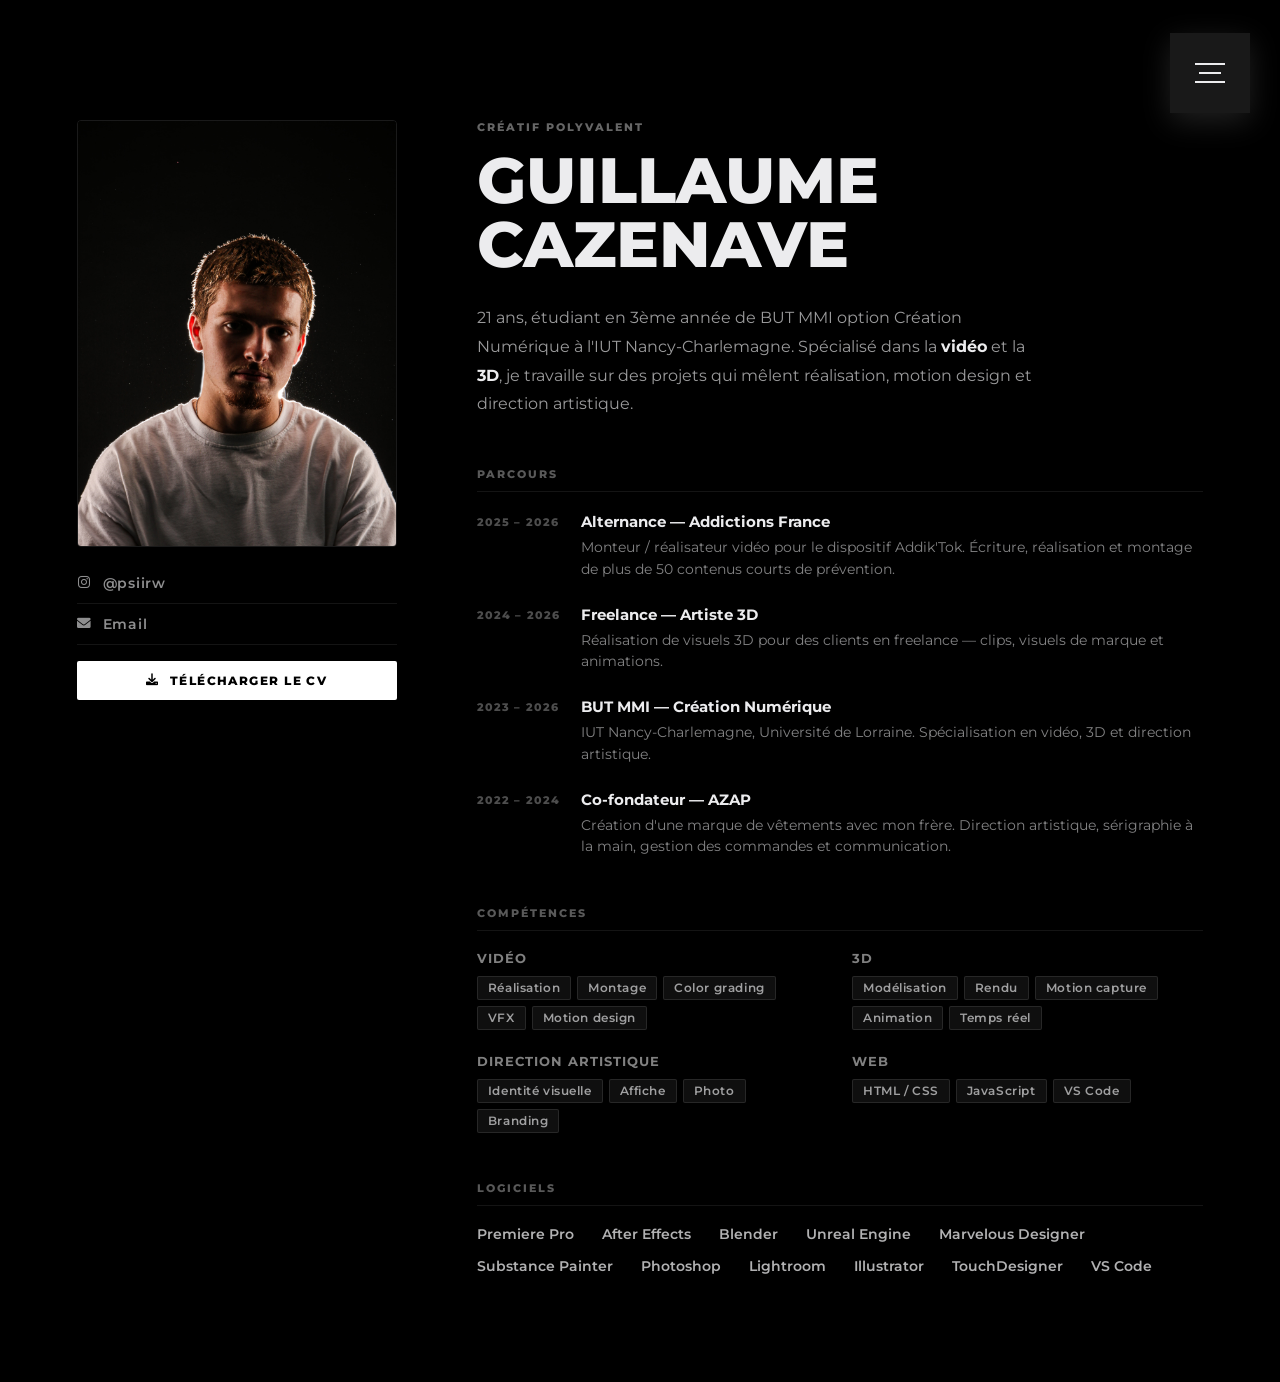
==== about.html @ 88a760d0 "Add files via upload" ====
<!DOCTYPE html>
<html lang="fr">
<head>
  <meta charset="UTF-8">
  <meta name="viewport" content="width=device-width, initial-scale=1">
  <title>psiir. — Présentation</title>
  <link rel="stylesheet" href="https://cdnjs.cloudflare.com/ajax/libs/font-awesome/6.0.0-beta3/css/all.min.css">
  <link rel="stylesheet" href="./css/menu.css">
  <link rel="stylesheet" href="./css/about.css">
  <link rel="stylesheet" href="https://fonts.googleapis.com/css2?family=Montserrat:wght@500;600;700;800&display=swap">
</head>
<body>



  <input class="menu-icon" type="checkbox" id="menu-icon" name="menu-icon"/>
  <label for="menu-icon"></label>
  <nav class="nav">
    <ul>
      <li><a href="./index.html">Home</a></li>
      <li><a href="./presentation.html">Catégories</a></li>
      <li><a href="./work1.html">Projets</a></li>
      <li><a href="./about.html">À propos</a></li>

    </ul>
  </nav>

  <main class="about-main">

    <!-- Col gauche : photo + liens -->
    <div class="about-left">
      <div class="about-photo-wrap">
        <img src="img/photo-profil.jpg" alt="Guillaume Cazenave" class="about-photo" id="about-photo">
        <div class="about-photo-placeholder" id="photo-placeholder">GC</div>
      </div>
      <div class="about-socials">
        <a href="https://www.instagram.com/psiirw" target="_blank" class="social-link">
          <i class="fab fa-instagram"></i> @psiirw
        </a>
        <a href="mailto:guillaumecazenave985@gmail.com" class="social-link">
          <i class="fas fa-envelope"></i> Email
        </a>
        <a href="./cv.pdf" target="_blank" class="cv-btn">
          <i class="fas fa-download"></i> Télécharger le CV
        </a>
      </div>
    </div>

    <!-- Col droite : bio -->
    <div class="about-right">

      <div class="about-tag">Créatif polyvalent</div>
      <h1>Guillaume<br>Cazenave</h1>
      <p class="about-intro">
        21 ans, étudiant en 3ème année de BUT MMI option Création Numérique à l'IUT Nancy-Charlemagne.
        Spécialisé dans la <strong>vidéo</strong> et la <strong>3D</strong>, je travaille sur des projets
        qui mêlent réalisation, motion design et direction artistique.
      </p>

      <!-- Parcours -->
      <div class="about-section">
        <h2>Parcours</h2>
        <div class="timeline">
          <div class="tl-item">
            <span class="tl-year">2025 – 2026</span>
            <div class="tl-content">
              <strong>Alternance — Addictions France</strong>
              <p>Monteur / réalisateur vidéo pour le dispositif Addik'Tok. Écriture, réalisation et montage de plus de 50 contenus courts de prévention.</p>
            </div>
          </div>
          <div class="tl-item">
            <span class="tl-year">2024 – 2026</span>
            <div class="tl-content">
              <strong>Freelance — Artiste 3D</strong>
              <p>Réalisation de visuels 3D pour des clients en freelance — clips, visuels de marque et animations.</p>
            </div>
          </div>
          <div class="tl-item">
            <span class="tl-year">2023 – 2026</span>
            <div class="tl-content">
              <strong>BUT MMI — Création Numérique</strong>
              <p>IUT Nancy-Charlemagne, Université de Lorraine. Spécialisation en vidéo, 3D et direction artistique.</p>
            </div>
          </div>
          <div class="tl-item">
            <span class="tl-year">2022 – 2024</span>
            <div class="tl-content">
              <strong>Co-fondateur — AZAP</strong>
              <p>Création d'une marque de vêtements avec mon frère. Direction artistique, sérigraphie à la main, gestion des commandes et communication.</p>
            </div>
          </div>
        </div>
      </div>

      <!-- Compétences -->
      <div class="about-section">
        <h2>Compétences</h2>
        <div class="skills-grid">
          <div class="skill-group">
            <div class="skill-group-title">Vidéo</div>
            <div class="skill-tags">
              <span class="skill-tag">Réalisation</span>
              <span class="skill-tag">Montage</span>
              <span class="skill-tag">Color grading</span>
              <span class="skill-tag">VFX</span>
              <span class="skill-tag">Motion design</span>
            </div>
          </div>
          <div class="skill-group">
            <div class="skill-group-title">3D</div>
            <div class="skill-tags">
              <span class="skill-tag">Modélisation</span>
              <span class="skill-tag">Rendu</span>
              <span class="skill-tag">Motion capture</span>
              <span class="skill-tag">Animation</span>
              <span class="skill-tag">Temps réel</span>
            </div>
          </div>
          <div class="skill-group">
            <div class="skill-group-title">Direction artistique</div>
            <div class="skill-tags">
              <span class="skill-tag">Identité visuelle</span>
              <span class="skill-tag">Affiche</span>
              <span class="skill-tag">Photo</span>
              <span class="skill-tag">Branding</span>
            </div>
          </div>
          <div class="skill-group">
            <div class="skill-group-title">Web</div>
            <div class="skill-tags">
              <span class="skill-tag">HTML / CSS</span>
              <span class="skill-tag">JavaScript</span>
              <span class="skill-tag">VS Code</span>
            </div>
          </div>
        </div>
      </div>

      <!-- Logiciels -->
      <div class="about-section">
        <h2>Logiciels</h2>
        <div class="soft-list">
          <div class="soft-item"><img src="img/logos/premiere.png" class="soft-logo" alt="Premiere Pro" onerror="this.style.display='none'"><span>Premiere Pro</span></div>
          <div class="soft-item"><img src="img/logos/aftereffects.png" class="soft-logo" alt="After Effects" onerror="this.style.display='none'"><span>After Effects</span></div>
          <div class="soft-item"><img src="img/logos/blender.png" class="soft-logo" alt="Blender" onerror="this.style.display='none'"><span>Blender</span></div>
          <div class="soft-item"><img src="img/logos/unreal.png" class="soft-logo" alt="Unreal Engine" onerror="this.style.display='none'"><span>Unreal Engine</span></div>
          <div class="soft-item"><img src="img/logos/marvelous.png" class="soft-logo" alt="Marvelous Designer" onerror="this.style.display='none'"><span>Marvelous Designer</span></div>
          <div class="soft-item"><img src="img/logos/substance.png" class="soft-logo" alt="Substance Painter" onerror="this.style.display='none'"><span>Substance Painter</span></div>
          <div class="soft-item"><img src="img/logos/photoshop.png" class="soft-logo" alt="Photoshop" onerror="this.style.display='none'"><span>Photoshop</span></div>
          <div class="soft-item"><img src="img/logos/lightroom.png" class="soft-logo" alt="Lightroom" onerror="this.style.display='none'"><span>Lightroom</span></div>
          <div class="soft-item"><img src="img/logos/illustrator.png" class="soft-logo" alt="Illustrator" onerror="this.style.display='none'"><span>Illustrator</span></div>
          <div class="soft-item"><img src="img/logos/touchdesigner.png" class="soft-logo" alt="TouchDesigner" onerror="this.style.display='none'"><span>TouchDesigner</span></div>
          <div class="soft-item"><img src="img/logos/vscode.png" class="soft-logo" alt="VS Code" onerror="this.style.display='none'"><span>VS Code</span></div>
        </div>
        </div>
      </div>

    </div>

    </div>
  </main>

  <script>
    // Cache la photo si elle n'existe pas encore
    var img = document.getElementById('about-photo');
    var placeholder = document.getElementById('photo-placeholder');
    img.onerror = function() {
      img.style.display = 'none';
      placeholder.style.display = 'flex';
    };
    img.onload = function() {
      placeholder.style.display = 'none';
    };
  </script>
  <script src="./js/transitions.js"></script>
</body>
</html>
---- css/menu.css ----
/* ============================================================
   MENU BURGER — vitesse d'apparition augmentée
   ============================================================ */

[type="checkbox"]:checked,
[type="checkbox"]:not(:checked) {
  position: absolute;
  left: -9999px;
}

.menu-icon:checked + label,
.menu-icon:not(:checked) + label {
  position: fixed;
  top: 63px;
  right: 55px;
  display: block;
  width: 30px;
  height: 30px;
  padding: 0;
  margin: 0;
  cursor: pointer;
  z-index: 1000;
}

.menu-icon:checked + label:before,
.menu-icon:not(:checked) + label:before {
  position: absolute;
  content: '';
  display: block;
  width: 30px;
  height: 20px;
  z-index: 1000;
  top: 0;
  left: 0;
  border-top: 2px solid #ececee;
  border-bottom: 2px solid #ececee;
  transition: border-width 80ms 500ms ease,
              top 80ms 550ms cubic-bezier(0.23, 1, 0.32, 1),
              height 80ms 550ms cubic-bezier(0.23, 1, 0.32, 1),
              background-color 150ms ease,
              transform 150ms cubic-bezier(0.23, 1, 0.32, 1);
}

.menu-icon:checked + label:after,
.menu-icon:not(:checked) + label:after {
  position: absolute;
  content: '';
  display: block;
  width: 22px;
  height: 2px;
  z-index: 1000;
  top: 10px;
  right: 4px;
  background-color: #ececee;
  margin-top: -1px;
  transition: width 80ms 600ms ease,
              right 80ms 600ms ease,
              margin-top 80ms ease,
              transform 150ms cubic-bezier(0.23, 1, 0.32, 1);
}

.menu-icon:checked + label:before {
  top: 10px;
  transform: rotate(45deg);
  height: 2px;
  background-color: #ececee;
  border-width: 0;
  transition: border-width 80ms 120ms ease,
              top 80ms 100ms cubic-bezier(0.23, 1, 0.32, 1),
              height 80ms 100ms cubic-bezier(0.23, 1, 0.32, 1),
              background-color 150ms 180ms ease,
              transform 150ms 550ms cubic-bezier(0.23, 1, 0.32, 1);
}

.menu-icon:checked + label:after {
  width: 30px;
  margin-top: 0;
  right: 0;
  transform: rotate(-45deg);
  transition: width 80ms ease,
              right 80ms ease,
              margin-top 80ms 180ms ease,
              transform 150ms 550ms cubic-bezier(0.23, 1, 0.32, 1);
}

/* La bulle du menu */
.nav {
  position: fixed;
  top: 33px;
  right: 30px;
  display: block;
  width: 80px;
  height: 80px;
  padding: 0;
  margin: 0;
  z-index: 999;
  overflow: hidden;
  box-shadow: 0 8px 30px 0 rgba(109,109,109,.3);
  background-color: rgb(25,25,25);
  animation: border-transform 7s linear infinite;
  transition: top 150ms 350ms cubic-bezier(0.23,1,0.32,1),
              right 150ms 350ms cubic-bezier(0.23,1,0.32,1),
              transform 120ms 350ms ease,
              width 250ms 150ms cubic-bezier(0.23,1,0.32,1),
              height 250ms 150ms cubic-bezier(0.23,1,0.32,1);
}

@keyframes border-transform {
  0%,100% { border-radius: 63% 37% 54% 46% / 55% 48% 52% 45%; }
  14%     { border-radius: 40% 60% 54% 46% / 49% 60% 40% 51%; }
  28%     { border-radius: 54% 46% 38% 62% / 49% 70% 30% 51%; }
  42%     { border-radius: 61% 39% 55% 45% / 61% 38% 62% 39%; }
  56%     { border-radius: 61% 39% 67% 33% / 70% 50% 50% 30%; }
  70%     { border-radius: 50% 50% 34% 66% / 56% 68% 32% 44%; }
  84%     { border-radius: 46% 54% 50% 50% / 35% 61% 39% 65%; }
}

.menu-icon:checked ~ .nav {
  animation-play-state: paused;
  top: 50%;
  right: 50%;
  transform: translate(50%, -50%);
  width: 200%;
  height: 200%;
  transition: top 150ms 250ms cubic-bezier(0.23,1,0.32,1),
              right 150ms 250ms cubic-bezier(0.23,1,0.32,1),
              transform 120ms 250ms ease,
              width 300ms 350ms cubic-bezier(0.23,1,0.32,1),
              height 300ms 350ms cubic-bezier(0.23,1,0.32,1);
}

.nav ul {
  position: absolute;
  top: 50%;
  left: 0;
  display: block;
  width: 100%;
  padding: 0;
  margin: 0;
  z-index: 1000;
  text-align: center;
  transform: translateY(-50%);
  list-style: none;
}

.nav ul li {
  position: relative;
  display: block;
  width: 100%;
  padding: 0;
  margin: 10px 0;
  list-style: none;
  pointer-events: none;
  opacity: 0;
  visibility: hidden;
  transform: translateY(30px);
  transition: all 150ms linear;
}

.nav ul li:nth-child(1) { transition-delay: 80ms; }
.nav ul li:nth-child(2) { transition-delay: 60ms; }
.nav ul li:nth-child(3) { transition-delay: 40ms; }
.nav ul li:nth-child(4) { transition-delay: 20ms; }

.nav ul li a {
  font-family: 'Montserrat', Arial, sans-serif;
  font-size: 9vh;
  text-transform: uppercase;
  line-height: 1.2;
  font-weight: 800;
  display: inline-block;
  position: relative;
  color: #ececee;
  text-decoration: none;
  transition: all 150ms linear;
}

.nav ul li a:hover { color: #3e3e3e; }

.nav ul li a:after {
  display: block;
  position: absolute;
  top: 50%;
  content: '';
  height: 2vh;
  margin-top: -1vh;
  width: 0;
  left: 0;
  background-color: #ffffff;
  transition: width 150ms linear;
}

.nav ul li a:hover:after { width: 100%; }

.menu-icon:checked ~ .nav ul li {
  pointer-events: auto;
  visibility: visible;
  opacity: 1;
  transform: translateY(0);
  transition: opacity 200ms ease, transform 150ms ease;
}

.menu-icon:checked ~ .nav ul li:nth-child(1) { transition-delay: 400ms; }
.menu-icon:checked ~ .nav ul li:nth-child(2) { transition-delay: 440ms; }
.menu-icon:checked ~ .nav ul li:nth-child(3) { transition-delay: 480ms; }
.menu-icon:checked ~ .nav ul li:nth-child(4) { transition-delay: 520ms; }

/* Responsive */
@media screen and (max-width: 991px) {
  .menu-icon:checked + label,
  .menu-icon:not(:checked) + label { right: 40px; }
  .nav { right: 15px; }
  .nav ul li a { font-size: 6vh; }
}

@media screen and (max-width: 480px) {
  .nav ul li a { font-size: 5vh; }
}
---- css/about.css ----
@keyframes blur-in {
  0%   { filter: blur(12px); opacity: 0; letter-spacing: 0.3em; }
  100% { filter: blur(0);    opacity: 1; letter-spacing: normal; }
}

*, *::before, *::after { margin: 0; padding: 0; box-sizing: border-box; }

html, body {
  width: 100%;
  min-height: 100%;
  background: #000;
  font-family: 'Montserrat', Arial, sans-serif;
  color: #ececee;
  overflow-x: hidden;
}

.about-main {
  display: flex;
  gap: 80px;
  min-height: 100vh;
  padding: 120px 6% 60px;
  max-width: 1300px;
  margin: 0 auto;
}

/* ── Col gauche ──────────────────────────── */
.about-left {
  flex-shrink: 0;
  width: 320px;
  display: flex;
  flex-direction: column;
  align-items: center;
  gap: 28px;
  position: sticky;
  top: 120px;
  height: fit-content;
}

/* Animation d'apparition de la photo */
@keyframes photo-reveal {
  0% {
    opacity: 0;
    clip-path: inset(100% 0 0 0);
    transform: translateY(20px);
  }
  100% {
    opacity: 1;
    clip-path: inset(0% 0 0 0);
    transform: translateY(0);
  }
}

.about-photo-wrap {
  width: 100%;
  aspect-ratio: 3 / 4;
  border-radius: 4px;
  overflow: hidden;
  border: 1px solid rgba(255,255,255,0.1);
  position: relative;
  animation: photo-reveal 0.9s cubic-bezier(0.23, 1, 0.32, 1) both;
}

.about-photo {
  width: 100%;
  height: 100%;
  object-fit: cover;
  object-position: center top;
  display: block;
  transition: transform 0.6s cubic-bezier(0.23, 1, 0.32, 1);
}

.about-photo-wrap:hover .about-photo {
  transform: scale(1.03);
}

.about-photo-placeholder {
  display: none;
  width: 100%;
  height: 100%;
  background: rgba(255,255,255,0.07);
  align-items: center;
  justify-content: center;
  font-size: 2.5rem;
  font-weight: 800;
  color: rgba(255,255,255,0.3);
  letter-spacing: 0.05em;
}

.about-socials {
  display: flex;
  flex-direction: column;
  gap: 12px;
  width: 100%;
}

.social-link {
  display: flex;
  align-items: center;
  gap: 10px;
  color: rgba(236,236,238,0.6);
  text-decoration: none;
  font-size: 0.85rem;
  font-weight: 600;
  letter-spacing: 0.05em;
  transition: color 0.25s;
  padding-bottom: 12px;
  border-bottom: 0.5px solid rgba(255,255,255,0.08);
}

.social-link:hover { color: #fff; }
.social-link i { width: 16px; text-align: center; }

.cv-btn {
  display: flex;
  align-items: center;
  justify-content: center;
  gap: 10px;
  color: #000;
  background: #fff;
  text-decoration: none;
  font-size: 0.75rem;
  font-weight: 800;
  letter-spacing: 0.12em;
  text-transform: uppercase;
  padding: 12px 20px;
  border-radius: 2px;
  transition: opacity 0.25s;
  margin-top: 4px;
}

.cv-btn:hover { opacity: 0.85; }

/* ── Col droite ──────────────────────────── */
.about-right { flex: 1; min-width: 0; }

.about-tag {
  font-size: 0.7rem;
  font-weight: 800;
  letter-spacing: 0.18em;
  text-transform: uppercase;
  color: rgba(255,255,255,0.4);
  margin-bottom: 14px;
}

.about-right h1 {
  font-size: clamp(2.5rem, 5vw, 5rem);
  font-weight: 800;
  text-transform: uppercase;
  line-height: 1;
  margin-bottom: 28px;
  letter-spacing: -0.02em;
  animation: blur-in 1s 0.3s cubic-bezier(0.23, 1, 0.32, 1) both;
}

.about-intro {
  font-size: 1rem;
  line-height: 1.8;
  color: rgba(236,236,238,0.65);
  margin-bottom: 48px;
  max-width: 560px;
}

.about-intro strong { color: #ececee; font-weight: 700; }

/* ── Sections ────────────────────────────── */
.about-section { margin-bottom: 48px; }

.about-section h2 {
  font-size: 0.7rem;
  font-weight: 800;
  letter-spacing: 0.18em;
  text-transform: uppercase;
  color: rgba(255,255,255,0.35);
  margin-bottom: 20px;
  padding-bottom: 10px;
  border-bottom: 0.5px solid rgba(255,255,255,0.08);
}

/* Timeline */
.timeline { display: flex; flex-direction: column; gap: 24px; }

.tl-item {
  display: flex;
  gap: 24px;
  align-items: flex-start;
}

.tl-year {
  font-size: 0.7rem;
  font-weight: 800;
  letter-spacing: 0.1em;
  color: rgba(255,255,255,0.3);
  min-width: 80px;
  padding-top: 3px;
  white-space: nowrap;
}

.tl-content strong {
  display: block;
  font-size: 0.95rem;
  font-weight: 700;
  color: #ececee;
  margin-bottom: 6px;
}

.tl-content p {
  font-size: 0.85rem;
  line-height: 1.6;
  color: rgba(236,236,238,0.55);
}

/* Compétences */
.skills-grid {
  display: grid;
  grid-template-columns: repeat(2, 1fr);
  gap: 24px;
}

.skill-group-title {
  font-size: 0.8rem;
  font-weight: 700;
  color: rgba(255,255,255,0.5);
  margin-bottom: 10px;
  text-transform: uppercase;
  letter-spacing: 0.08em;
}

.skill-tags { display: flex; flex-wrap: wrap; gap: 6px; }

.skill-tag {
  font-size: 0.72rem;
  font-weight: 600;
  letter-spacing: 0.05em;
  background: rgba(255,255,255,0.06);
  border: 0.5px solid rgba(255,255,255,0.1);
  padding: 4px 10px;
  border-radius: 2px;
  color: rgba(236,236,238,0.65);
}

/* Logiciels */
.soft-list {
  display: flex;
  flex-wrap: wrap;
  gap: 16px 28px;
}

.soft-item {
  display: flex;
  align-items: center;
  gap: 10px;
  font-size: 0.85rem;
  color: rgba(236,236,238,0.75);
  font-weight: 600;
}

.soft-logo {
  width: 28px;
  height: 28px;
  object-fit: contain;
  flex-shrink: 0;
  border-radius: 4px;
}

.soft-logo-text {
  width: 20px;
  height: 20px;
  display: flex;
  align-items: center;
  justify-content: center;
  font-size: 9px;
  font-weight: 800;
  letter-spacing: 0;
  color: rgba(255,255,255,0.5);
  border: 1px solid rgba(255,255,255,0.2);
  border-radius: 3px;
  flex-shrink: 0;
}

/* ── Responsive ─────────────────────────── */
@media screen and (max-width: 900px) {
  .about-main {
    flex-direction: column;
    padding-top: 100px;
    gap: 40px;
  }

  .about-left {
    width: 100%;
    flex-direction: row;
    flex-wrap: wrap;
    justify-content: flex-start;
    position: static;
    gap: 24px;
  }

  .about-photo-wrap { width: 160px; aspect-ratio: 3/4; border-radius: 4px; }
  .about-photo-placeholder { font-size: 1.5rem; }

  .about-socials {
    flex-direction: row;
    flex-wrap: wrap;
    gap: 12px;
    align-items: center;
  }

  .social-link { border-bottom: none; padding-bottom: 0; }

  .cv-btn { margin-top: 0; }

  .about-right h1 { font-size: clamp(2rem, 8vw, 4rem); }

  .skills-grid { grid-template-columns: 1fr; gap: 20px; }
}

@media screen and (max-width: 480px) {
  .about-main { padding: 90px 5% 40px; }
  .about-right h1 { font-size: clamp(1.8rem, 9vw, 3rem); }
}
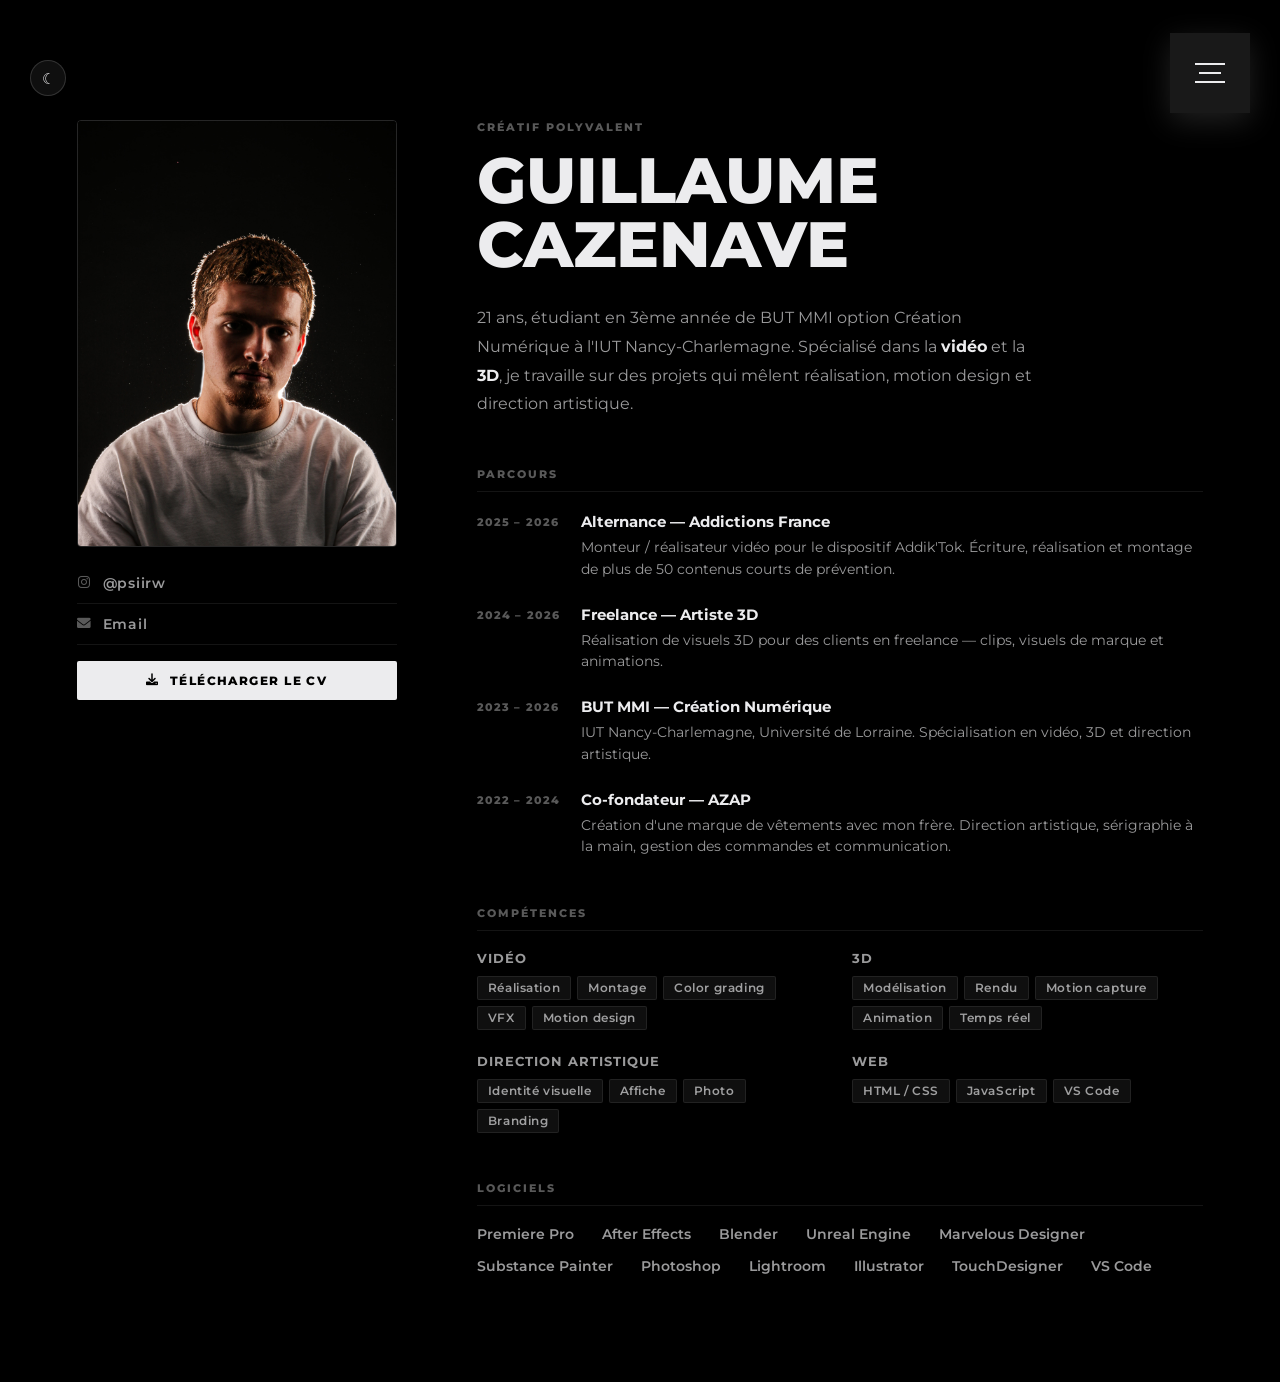
==== commit f89f882f: "Add files via upload" ====
--- a/about.html
+++ b/about.html
@@ -8,6 +8,8 @@
   <link rel="stylesheet" href="./css/menu.css">
   <link rel="stylesheet" href="./css/about.css">
   <link rel="stylesheet" href="https://fonts.googleapis.com/css2?family=Montserrat:wght@500;600;700;800&display=swap">
+  <link rel="stylesheet" href="./css/theme.css">
+  <script src="./js/theme.js"></script>
 </head>
 <body>
 
--- a/css/theme.css
+++ b/css/theme.css
@@ -0,0 +1,156 @@
+/* ============================================================
+   SYSTÈME DE THÈME — mode nuit (défaut) / mode jour
+   ============================================================ */
+
+:root {
+  --bg:            #000000;
+  --bg-soft:       #111111;
+  --text:          #ececee;
+  --text-dim:      rgba(236,236,238,0.65);
+  --text-faint:    rgba(255,255,255,0.35);
+  --border:        rgba(255,255,255,0.15);
+  --border-soft:   rgba(255,255,255,0.08);
+  --surface:       rgba(255,255,255,0.06);
+  --overlay:       rgba(0,0,0,0.45);
+  --accent:        #ff2d2d;
+  --menu-bg:       rgb(25,25,25);
+  --shadow:        rgba(0,0,0,0.6);
+}
+
+html[data-theme="light"] {
+  --bg:            #ffffff;
+  --bg-soft:       #f4f4f4;
+  --text:          #111111;
+  --text-dim:      rgba(17,17,17,0.68);
+  --text-faint:    rgba(0,0,0,0.38);
+  --border:        rgba(0,0,0,0.15);
+  --border-soft:   rgba(0,0,0,0.08);
+  --surface:       rgba(0,0,0,0.05);
+  --overlay:       rgba(0,0,0,0.30);
+  --accent:        #e01b1b;
+  --menu-bg:       #f0f0f0;
+  --shadow:        rgba(0,0,0,0.18);
+}
+
+/* Transition douce au changement de thème */
+html, body {
+  transition: background-color 0.35s ease, color 0.35s ease;
+}
+
+/* ── Bouton toggle ─────────────────────────── */
+.theme-toggle {
+  position: fixed;
+  top: 60px;
+  left: 30px;
+  z-index: 998;
+  width: 36px;
+  height: 36px;
+  border-radius: 50%;
+  border: 1px solid var(--border);
+  background: var(--surface);
+  color: var(--text);
+  cursor: pointer;
+  display: flex;
+  align-items: center;
+  justify-content: center;
+  font-size: 15px;
+  line-height: 1;
+  padding: 0;
+  transition: transform 0.25s cubic-bezier(0.23,1,0.32,1),
+              background 0.25s ease,
+              border-color 0.25s ease;
+}
+
+.theme-toggle:hover {
+  transform: scale(1.12);
+  border-color: var(--text);
+}
+
+.theme-toggle .icon-sun  { display: none; }
+.theme-toggle .icon-moon { display: block; }
+
+html[data-theme="light"] .theme-toggle .icon-sun  { display: block; }
+html[data-theme="light"] .theme-toggle .icon-moon { display: none; }
+
+@media screen and (max-width: 768px) {
+  .theme-toggle { top: 55px; left: 18px; width: 32px; height: 32px; font-size: 13px; }
+}
+
+/* ── Overrides globaux basés sur les variables ── */
+body { background-color: var(--bg); color: var(--text); }
+
+/* Menu burger */
+.nav { background-color: var(--menu-bg); }
+.menu-icon:checked + label:before,
+.menu-icon:not(:checked) + label:before { border-color: var(--text); }
+.menu-icon:checked + label:before,
+.menu-icon:checked + label:after,
+.menu-icon:not(:checked) + label:after { background-color: var(--text); }
+.nav ul li a { color: var(--text); }
+.nav ul li a:after { background-color: var(--text); }
+
+/* Page projets */
+.filter-btn { color: var(--text); border-color: var(--border); }
+.filter-btn:hover, .filter-btn.active { background: var(--text); color: var(--bg); border-color: var(--text); }
+.grid-item { background-color: var(--bg-soft); }
+.grid-title, .grid-info { color: #ececee; }
+.empty-msg { color: var(--text-faint); }
+.filter-separator { background: var(--border); }
+
+/* Page détail projet */
+.back-btn { color: var(--text-dim); }
+.back-btn:hover { color: var(--text); }
+.project-content h1 { color: var(--text); }
+.project-content p { color: var(--text-dim); }
+.project-year { color: var(--text-faint); }
+.project-category { color: var(--text-dim); border-color: var(--border); }
+.tag { background: var(--surface); border-color: var(--border-soft); color: var(--text-dim); }
+.project-link { color: var(--text); border-bottom-color: var(--border); }
+.project-link:hover { border-bottom-color: var(--text); }
+.arrow { color: var(--text-dim); }
+.arrow:hover { color: var(--text); }
+.dot { background: var(--border); }
+.dot.active { background: var(--text); }
+.not-found { color: var(--text-faint); }
+.not-found a { color: var(--text); }
+.slider img { background: var(--bg-soft); }
+
+/* Page à propos */
+.about-right h1 { color: var(--text); }
+.about-intro { color: var(--text-dim); }
+.about-intro strong { color: var(--text); }
+.about-tag { color: var(--text-faint); }
+.about-section h2 { color: var(--text-faint); border-bottom-color: var(--border-soft); }
+.tl-year { color: var(--text-faint); }
+.tl-content strong { color: var(--text); }
+.tl-content p { color: var(--text-dim); }
+.skill-group-title { color: var(--text-dim); }
+.skill-tag { background: var(--surface); border-color: var(--border-soft); color: var(--text-dim); }
+.soft-item { color: var(--text-dim); }
+.social-link { color: var(--text-dim); border-bottom-color: var(--border-soft); }
+.social-link:hover { color: var(--text); }
+.social-link i { color: var(--text-faint); }
+.cv-btn { background: var(--text); color: var(--bg); }
+.about-photo-wrap { border-color: var(--border); }
+
+/* Page catégories */
+h3 { color: var(--text); }
+
+/* Page Addik'Tok */
+.addiktok-header h1 { color: var(--text); }
+.addiktok-header p { color: var(--text-dim); }
+
+/* Lightbox garde toujours un fond sombre */
+.lightbox { background: rgba(0,0,0,0.95); }
+.lightbox-close, .lightbox-arrow { color: rgba(255,255,255,0.7); }
+.lightbox-close:hover, .lightbox-arrow:hover { color: #fff; }
+
+/* Accueil */
+h1#titre { color: var(--text); }
+h1#titre:hover { color: var(--accent); }
+.icon-link { color: var(--text); }
+.icon-link:hover { color: var(--accent); }
+#container { background-color: var(--bg); }
+
+/* Logos logiciels : inversés en mode jour pour rester lisibles */
+html[data-theme="light"] .soft-logo { filter: invert(1) hue-rotate(180deg); }
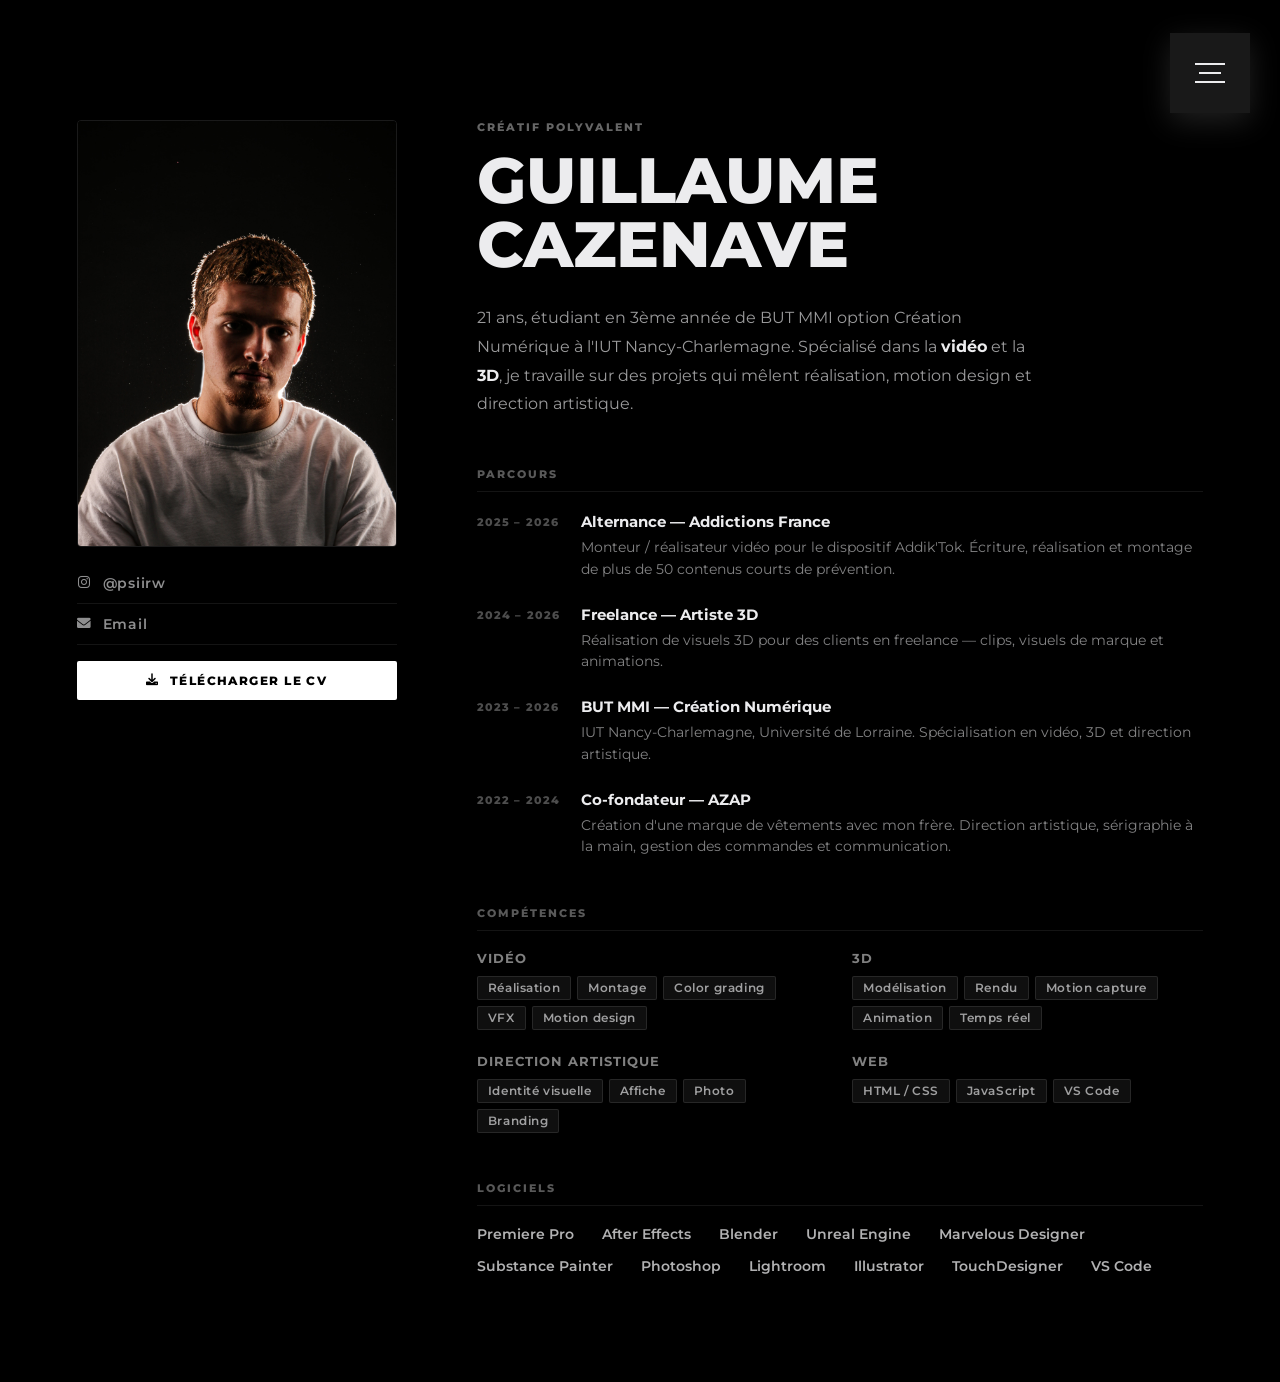
==== commit 5be2ace5: "Add files via upload" ====
--- a/about.html
+++ b/about.html
@@ -8,8 +8,6 @@
   <link rel="stylesheet" href="./css/menu.css">
   <link rel="stylesheet" href="./css/about.css">
   <link rel="stylesheet" href="https://fonts.googleapis.com/css2?family=Montserrat:wght@500;600;700;800&display=swap">
-  <link rel="stylesheet" href="./css/theme.css">
-  <script src="./js/theme.js"></script>
 </head>
 <body>
 
@@ -19,7 +17,7 @@
   <label for="menu-icon"></label>
   <nav class="nav">
     <ul>
-      <li><a href="./index.html">Home</a></li>
+      <li><a href="./index.html">Accueil</a></li>
       <li><a href="./presentation.html">Catégories</a></li>
       <li><a href="./work1.html">Projets</a></li>
       <li><a href="./about.html">À propos</a></li>
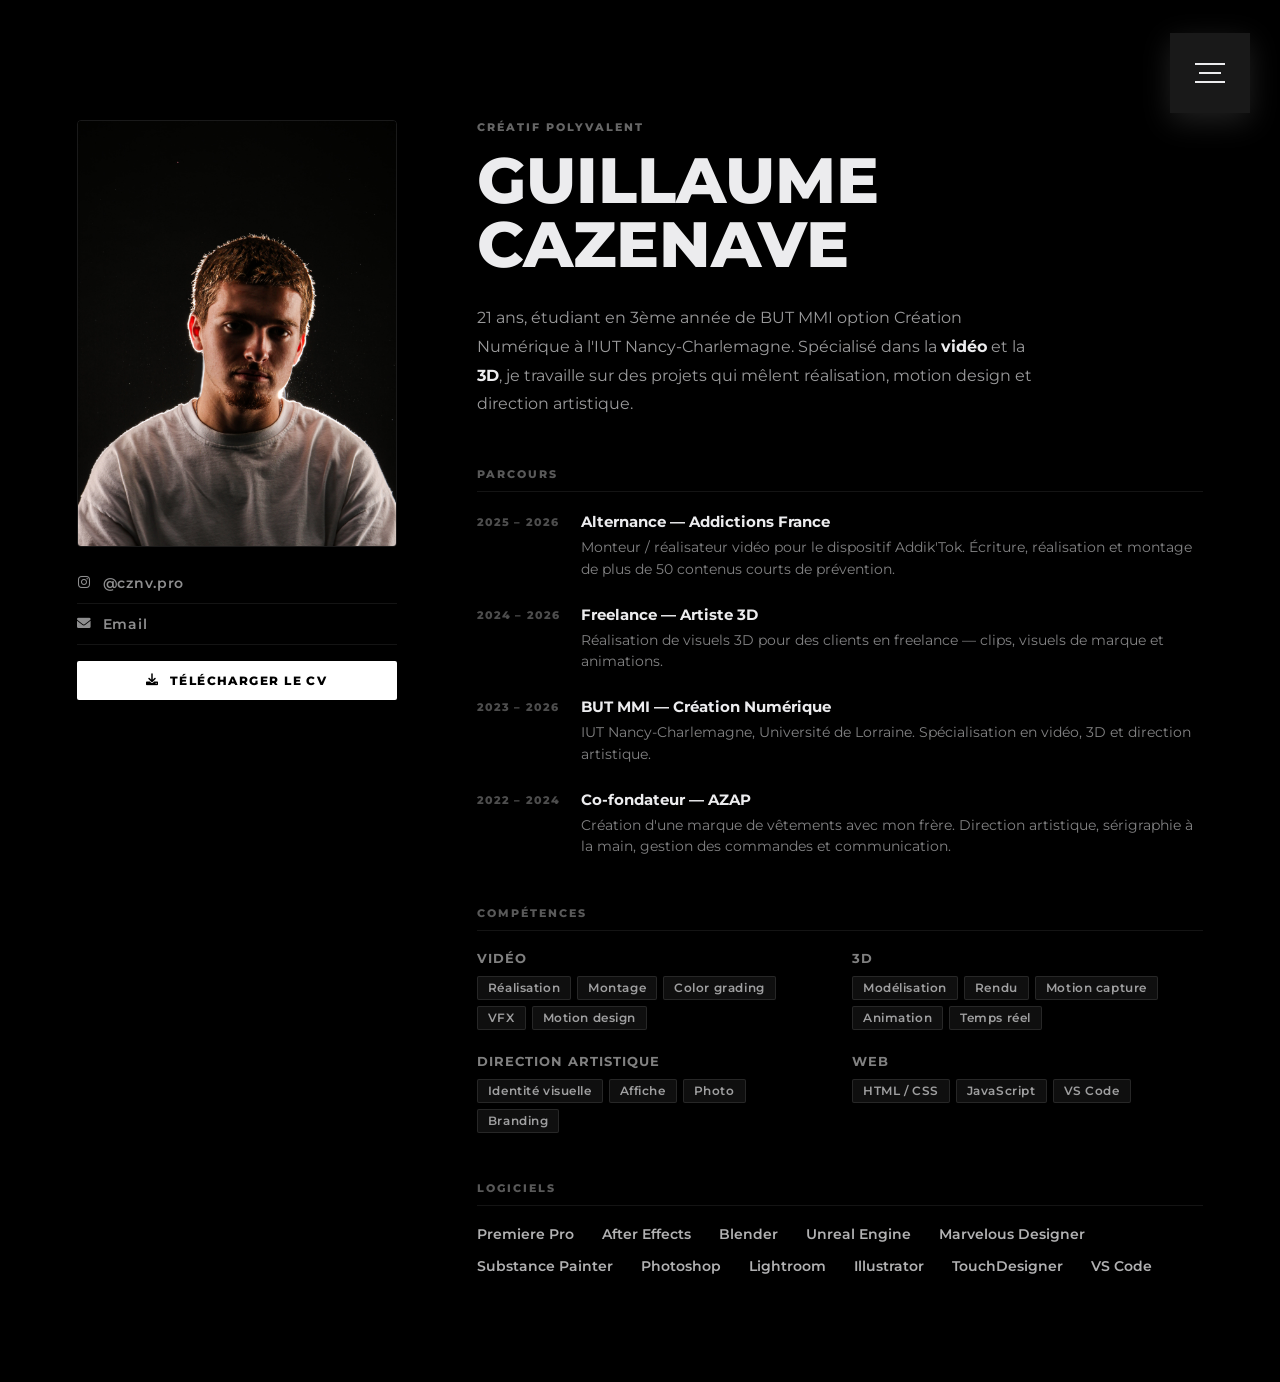
==== commit 9cbdfdce: "Add files via upload" ====
--- a/about.html
+++ b/about.html
@@ -3,7 +3,7 @@
 <head>
   <meta charset="UTF-8">
   <meta name="viewport" content="width=device-width, initial-scale=1">
-  <title>psiir. — Présentation</title>
+  <title>Guillaume Cazenave — Présentation</title>
   <link rel="stylesheet" href="https://cdnjs.cloudflare.com/ajax/libs/font-awesome/6.0.0-beta3/css/all.min.css">
   <link rel="stylesheet" href="./css/menu.css">
   <link rel="stylesheet" href="./css/about.css">
@@ -34,8 +34,8 @@
         <div class="about-photo-placeholder" id="photo-placeholder">GC</div>
       </div>
       <div class="about-socials">
-        <a href="https://www.instagram.com/psiirw" target="_blank" class="social-link">
-          <i class="fab fa-instagram"></i> @psiirw
+        <a href="https://www.instagram.com/cznv.pro" target="_blank" class="social-link">
+          <i class="fab fa-instagram"></i> @cznv.pro
         </a>
         <a href="mailto:guillaumecazenave985@gmail.com" class="social-link">
           <i class="fas fa-envelope"></i> Email
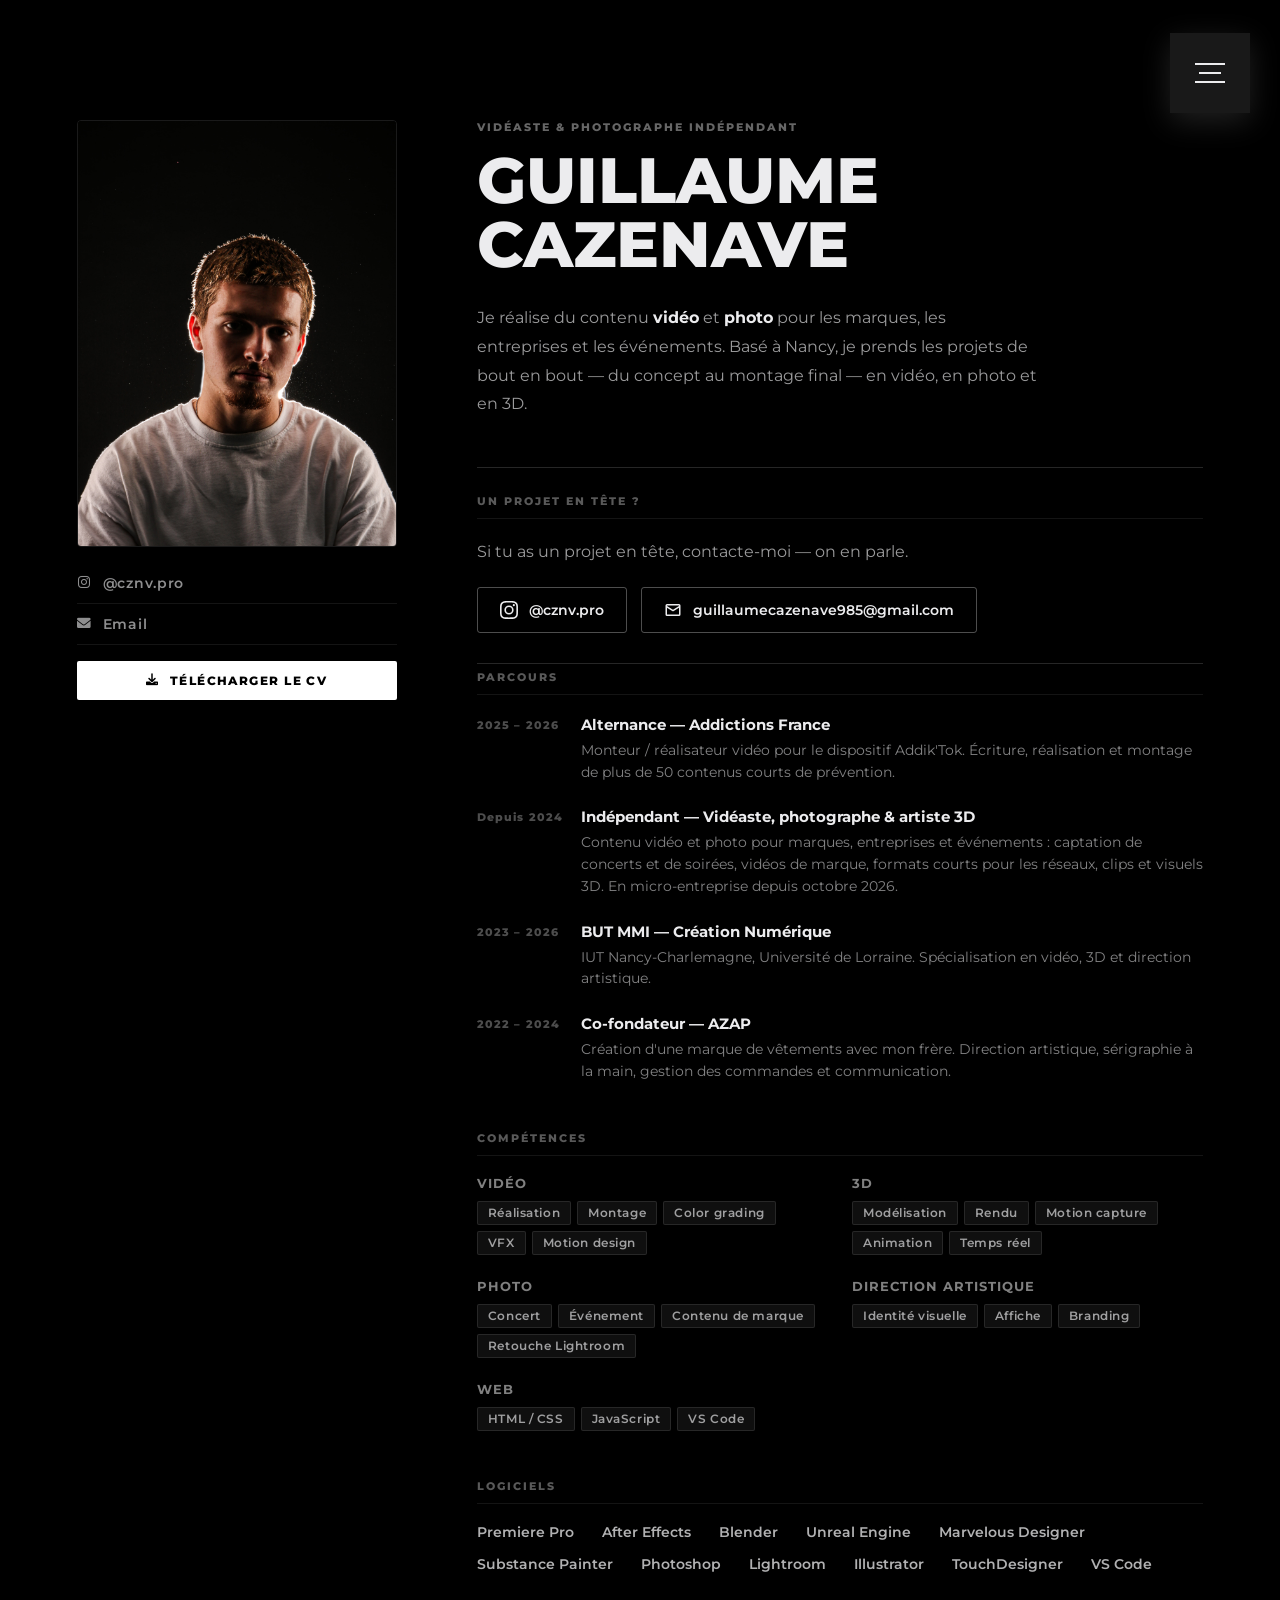
==== commit fbba1273: "Add files via upload" ====
--- a/about.html
+++ b/about.html
@@ -4,6 +4,30 @@
   <meta charset="UTF-8">
   <meta name="viewport" content="width=device-width, initial-scale=1">
   <title>Guillaume Cazenave — Présentation</title>
+  <meta name="description" content="Vidéaste et photographe indépendant basé à Nancy. Parcours, compétences et logiciels. Un projet en tête ? Contactez-moi.">
+  <meta name="author" content="Guillaume Cazenave">
+  <meta name="theme-color" content="#000000">
+  <link rel="canonical" href="https://guillaume-cazenave.github.io/about.html">
+
+  <link rel="icon" type="image/svg+xml" href="./favicon.svg">
+  <link rel="icon" type="image/png" sizes="32x32" href="./favicon-32.png">
+  <link rel="apple-touch-icon" href="./apple-touch-icon.png">
+
+  <meta property="og:type" content="website">
+  <meta property="og:site_name" content="Guillaume Cazenave">
+  <meta property="og:locale" content="fr_FR">
+  <meta property="og:title" content="À propos — Guillaume Cazenave">
+  <meta property="og:description" content="Vidéaste et photographe indépendant basé à Nancy. Parcours, compétences et logiciels. Un projet en tête ? Contactez-moi.">
+  <meta property="og:url" content="https://guillaume-cazenave.github.io/about.html">
+  <meta property="og:image" content="https://guillaume-cazenave.github.io/img/og-image.jpg">
+  <meta property="og:image:width" content="1200">
+  <meta property="og:image:height" content="630">
+  <meta property="og:image:alt" content="Guillaume Cazenave — vidéaste et photographe indépendant">
+
+  <meta name="twitter:card" content="summary_large_image">
+  <meta name="twitter:title" content="À propos — Guillaume Cazenave">
+  <meta name="twitter:description" content="Vidéaste et photographe indépendant basé à Nancy. Parcours, compétences et logiciels. Un projet en tête ? Contactez-moi.">
+  <meta name="twitter:image" content="https://guillaume-cazenave.github.io/img/og-image.jpg">
   <link rel="stylesheet" href="https://cdnjs.cloudflare.com/ajax/libs/font-awesome/6.0.0-beta3/css/all.min.css">
   <link rel="stylesheet" href="./css/menu.css">
   <link rel="stylesheet" href="./css/about.css">
@@ -23,6 +47,14 @@
       <li><a href="./about.html">À propos</a></li>
 
     </ul>
+    <div class="nav-social">
+      <a href="https://www.instagram.com/cznv.pro" target="_blank" rel="noopener" aria-label="Instagram" title="Instagram">
+        <svg viewBox="0 0 24 24" aria-hidden="true"><path d="M12 2.16c3.2 0 3.58.01 4.85.07 1.17.05 1.8.25 2.23.41.56.22.96.48 1.38.9.42.42.68.82.9 1.38.16.42.36 1.06.41 2.23.06 1.27.07 1.65.07 4.85s-.01 3.58-.07 4.85c-.05 1.17-.25 1.8-.41 2.23-.22.56-.48.96-.9 1.38-.42.42-.82.68-1.38.9-.42.16-1.06.36-2.23.41-1.27.06-1.65.07-4.85.07s-3.58-.01-4.85-.07c-1.17-.05-1.8-.25-2.23-.41-.56-.22-.96-.48-1.38-.9-.42-.42-.68-.82-.9-1.38-.16-.42-.36-1.06-.41-2.23C2.17 15.58 2.16 15.2 2.16 12s.01-3.58.07-4.85c.05-1.17.25-1.8.41-2.23.22-.56.48-.96.9-1.38.42-.42.82-.68 1.38-.9.42-.16 1.06-.36 2.23-.41C8.42 2.17 8.8 2.16 12 2.16M12 0C8.74 0 8.33.01 7.05.07 5.78.13 4.9.33 4.14.63c-.79.3-1.46.72-2.12 1.39C1.35 2.68.93 3.35.63 4.14.33 4.9.13 5.78.07 7.05.01 8.33 0 8.74 0 12s.01 3.67.07 4.95c.06 1.27.26 2.15.56 2.91.3.79.72 1.46 1.39 2.12.66.67 1.33 1.09 2.12 1.39.76.3 1.64.5 2.91.56C8.33 23.99 8.74 24 12 24s3.67-.01 4.95-.07c1.27-.06 2.15-.26 2.91-.56.79-.3 1.46-.72 2.12-1.39.67-.66 1.09-1.33 1.39-2.12.3-.76.5-1.64.56-2.91.06-1.28.07-1.69.07-4.95s-.01-3.67-.07-4.95c-.06-1.27-.26-2.15-.56-2.91-.3-.79-.72-1.46-1.39-2.12C21.32 1.35 20.65.93 19.86.63c-.76-.3-1.64-.5-2.91-.56C15.67.01 15.26 0 12 0z"/><path d="M12 5.84A6.16 6.16 0 1 0 18.16 12 6.16 6.16 0 0 0 12 5.84zM12 16a4 4 0 1 1 4-4 4 4 0 0 1-4 4z"/><circle cx="18.41" cy="5.59" r="1.44"/></svg>
+      </a>
+      <a href="mailto:guillaumecazenave985@gmail.com" aria-label="Email" title="Email">
+        <svg viewBox="0 0 24 24" aria-hidden="true"><path d="M20 4H4a2 2 0 0 0-2 2v12a2 2 0 0 0 2 2h16a2 2 0 0 0 2-2V6a2 2 0 0 0-2-2zm0 2v.51l-8 4.99-8-4.99V6h16zm0 12H4V8.84l7.47 4.66a1 1 0 0 0 1.06 0L20 8.84V18z"/></svg>
+      </a>
+    </div>
   </nav>
 
   <main class="about-main">
@@ -49,13 +81,29 @@
     <!-- Col droite : bio -->
     <div class="about-right">
 
-      <div class="about-tag">Créatif polyvalent</div>
+      <div class="about-tag">Vidéaste &amp; photographe indépendant</div>
       <h1>Guillaume<br>Cazenave</h1>
       <p class="about-intro">
-        21 ans, étudiant en 3ème année de BUT MMI option Création Numérique à l'IUT Nancy-Charlemagne.
-        Spécialisé dans la <strong>vidéo</strong> et la <strong>3D</strong>, je travaille sur des projets
-        qui mêlent réalisation, motion design et direction artistique.
+        Je réalise du contenu <strong>vidéo</strong> et <strong>photo</strong> pour les marques,
+        les entreprises et les événements. Basé à Nancy, je prends les projets de bout en bout —
+        du concept au montage final — en vidéo, en photo et en 3D.
       </p>
+
+      <!-- Appel à l'action -->
+      <div class="about-section contact-cta">
+        <h2>Un projet en tête ?</h2>
+        <p>Si tu as un projet en tête, contacte-moi — on en parle.</p>
+        <div class="cta-links">
+          <a href="https://www.instagram.com/cznv.pro" target="_blank" rel="noopener" class="cta-link">
+            <svg viewBox="0 0 24 24" aria-hidden="true"><path d="M12 2.16c3.2 0 3.58.01 4.85.07 1.17.05 1.8.25 2.23.41.56.22.96.48 1.38.9.42.42.68.82.9 1.38.16.42.36 1.06.41 2.23.06 1.27.07 1.65.07 4.85s-.01 3.58-.07 4.85c-.05 1.17-.25 1.8-.41 2.23-.22.56-.48.96-.9 1.38-.42.42-.82.68-1.38.9-.42.16-1.06.36-2.23.41-1.27.06-1.65.07-4.85.07s-3.58-.01-4.85-.07c-1.17-.05-1.8-.25-2.23-.41-.56-.22-.96-.48-1.38-.9-.42-.42-.68-.82-.9-1.38-.16-.42-.36-1.06-.41-2.23C2.17 15.58 2.16 15.2 2.16 12s.01-3.58.07-4.85c.05-1.17.25-1.8.41-2.23.22-.56.48-.96.9-1.38.42-.42.82-.68 1.38-.9.42-.16 1.06-.36 2.23-.41C8.42 2.17 8.8 2.16 12 2.16M12 0C8.74 0 8.33.01 7.05.07 5.78.13 4.9.33 4.14.63c-.79.3-1.46.72-2.12 1.39C1.35 2.68.93 3.35.63 4.14.33 4.9.13 5.78.07 7.05.01 8.33 0 8.74 0 12s.01 3.67.07 4.95c.06 1.27.26 2.15.56 2.91.3.79.72 1.46 1.39 2.12.66.67 1.33 1.09 2.12 1.39.76.3 1.64.5 2.91.56C8.33 23.99 8.74 24 12 24s3.67-.01 4.95-.07c1.27-.06 2.15-.26 2.91-.56.79-.3 1.46-.72 2.12-1.39.67-.66 1.09-1.33 1.39-2.12.3-.76.5-1.64.56-2.91.06-1.28.07-1.69.07-4.95s-.01-3.67-.07-4.95c-.06-1.27-.26-2.15-.56-2.91-.3-.79-.72-1.46-1.39-2.12C21.32 1.35 20.65.93 19.86.63c-.76-.3-1.64-.5-2.91-.56C15.67.01 15.26 0 12 0z"/><path d="M12 5.84A6.16 6.16 0 1 0 18.16 12 6.16 6.16 0 0 0 12 5.84zM12 16a4 4 0 1 1 4-4 4 4 0 0 1-4 4z"/><circle cx="18.41" cy="5.59" r="1.44"/></svg>
+            <span>@cznv.pro</span>
+          </a>
+          <a href="mailto:guillaumecazenave985@gmail.com" class="cta-link">
+            <svg viewBox="0 0 24 24" aria-hidden="true"><path d="M20 4H4a2 2 0 0 0-2 2v12a2 2 0 0 0 2 2h16a2 2 0 0 0 2-2V6a2 2 0 0 0-2-2zm0 2v.51l-8 4.99-8-4.99V6h16zm0 12H4V8.84l7.47 4.66a1 1 0 0 0 1.06 0L20 8.84V18z"/></svg>
+            <span>guillaumecazenave985@gmail.com</span>
+          </a>
+        </div>
+      </div>
 
       <!-- Parcours -->
       <div class="about-section">
@@ -69,10 +117,10 @@
             </div>
           </div>
           <div class="tl-item">
-            <span class="tl-year">2024 – 2026</span>
-            <div class="tl-content">
-              <strong>Freelance — Artiste 3D</strong>
-              <p>Réalisation de visuels 3D pour des clients en freelance — clips, visuels de marque et animations.</p>
+            <span class="tl-year">Depuis 2024</span>
+            <div class="tl-content">
+              <strong>Indépendant — Vidéaste, photographe &amp; artiste 3D</strong>
+              <p>Contenu vidéo et photo pour marques, entreprises et événements : captation de concerts et de soirées, vidéos de marque, formats courts pour les réseaux, clips et visuels 3D. En micro-entreprise depuis octobre 2026.</p>
             </div>
           </div>
           <div class="tl-item">
@@ -117,11 +165,19 @@
             </div>
           </div>
           <div class="skill-group">
+            <div class="skill-group-title">Photo</div>
+            <div class="skill-tags">
+              <span class="skill-tag">Concert</span>
+              <span class="skill-tag">Événement</span>
+              <span class="skill-tag">Contenu de marque</span>
+              <span class="skill-tag">Retouche Lightroom</span>
+            </div>
+          </div>
+          <div class="skill-group">
             <div class="skill-group-title">Direction artistique</div>
             <div class="skill-tags">
               <span class="skill-tag">Identité visuelle</span>
               <span class="skill-tag">Affiche</span>
-              <span class="skill-tag">Photo</span>
               <span class="skill-tag">Branding</span>
             </div>
           </div>
@@ -152,12 +208,11 @@
           <div class="soft-item"><img src="img/logos/touchdesigner.png" class="soft-logo" alt="TouchDesigner" onerror="this.style.display='none'"><span>TouchDesigner</span></div>
           <div class="soft-item"><img src="img/logos/vscode.png" class="soft-logo" alt="VS Code" onerror="this.style.display='none'"><span>VS Code</span></div>
         </div>
-        </div>
-      </div>
-
-    </div>
-
-    </div>
+      </div>
+
+
+    </div><!-- /.about-right -->
+
   </main>
 
   <script>
--- a/css/menu.css
+++ b/css/menu.css
@@ -216,3 +216,60 @@
 @media screen and (max-width: 480px) {
   .nav ul li a { font-size: 5vh; }
 }
+
+/* ── Réseaux dans le menu (toutes les pages) ── */
+.nav-social {
+  position: absolute;
+  bottom: 7vh;
+  left: 0;
+  width: 100%;
+  display: flex;
+  justify-content: center;
+  gap: 26px;
+  z-index: 1000;
+  pointer-events: none;
+  opacity: 0;
+  visibility: hidden;
+  transform: translateY(20px);
+  transition: opacity 200ms ease, transform 150ms ease;
+}
+
+.nav-social a {
+  display: flex;
+  align-items: center;
+  justify-content: center;
+  width: 46px;
+  height: 46px;
+  color: #ececee;
+  border: 1px solid rgba(255,255,255,0.25);
+  border-radius: 50%;
+  transition: color 180ms ease, border-color 180ms ease, background 180ms ease;
+}
+
+.nav-social a:hover {
+  color: #000;
+  background: #fff;
+  border-color: #fff;
+}
+
+.nav-social svg { width: 21px; height: 21px; fill: currentColor; }
+
+.menu-icon:checked ~ .nav .nav-social {
+  pointer-events: auto;
+  visibility: visible;
+  opacity: 1;
+  transform: translateY(0);
+  transition-delay: 560ms;
+}
+
+@media screen and (max-width: 991px) {
+  .nav-social { bottom: 6vh; gap: 20px; }
+  .nav-social a { width: 42px; height: 42px; }
+  .nav-social svg { width: 19px; height: 19px; }
+}
+
+@media screen and (max-width: 480px) {
+  .nav-social { bottom: 5vh; gap: 18px; }
+  .nav-social a { width: 38px; height: 38px; }
+  .nav-social svg { width: 17px; height: 17px; }
+}
--- a/css/about.css
+++ b/css/about.css
@@ -317,3 +317,53 @@
   .about-main { padding: 90px 5% 40px; }
   .about-right h1 { font-size: clamp(1.8rem, 9vw, 3rem); }
 }
+
+/* ── Appel à l'action ───────────────────── */
+.contact-cta {
+  border-top: 1px solid var(--border, rgba(255,255,255,0.15));
+  border-bottom: 1px solid var(--border, rgba(255,255,255,0.15));
+  padding: 26px 0 30px;
+  margin: 4px 0 6px;
+}
+
+.contact-cta p {
+  color: var(--text-dim, rgba(236,236,238,0.65));
+  font-size: 1rem;
+  line-height: 1.6;
+  margin-bottom: 22px;
+  max-width: 48ch;
+}
+
+.cta-links {
+  display: flex;
+  flex-wrap: wrap;
+  gap: 14px;
+}
+
+.cta-link {
+  display: inline-flex;
+  align-items: center;
+  gap: 11px;
+  padding: 13px 22px;
+  border: 1px solid var(--border, rgba(255,255,255,0.3));
+  border-radius: 3px;
+  color: var(--text, #ececee);
+  text-decoration: none;
+  font-family: 'Montserrat', Arial, sans-serif;
+  font-size: 0.88rem;
+  font-weight: 600;
+  transition: background 0.22s ease, color 0.22s ease, border-color 0.22s ease;
+}
+
+.cta-link svg { width: 18px; height: 18px; fill: currentColor; flex-shrink: 0; }
+
+.cta-link:hover {
+  background: var(--text, #fff);
+  color: var(--bg, #000);
+  border-color: var(--text, #fff);
+}
+
+@media screen and (max-width: 768px) {
+  .cta-links { flex-direction: column; align-items: stretch; }
+  .cta-link { justify-content: center; font-size: 0.8rem; padding: 12px 16px; word-break: break-all; }
+}
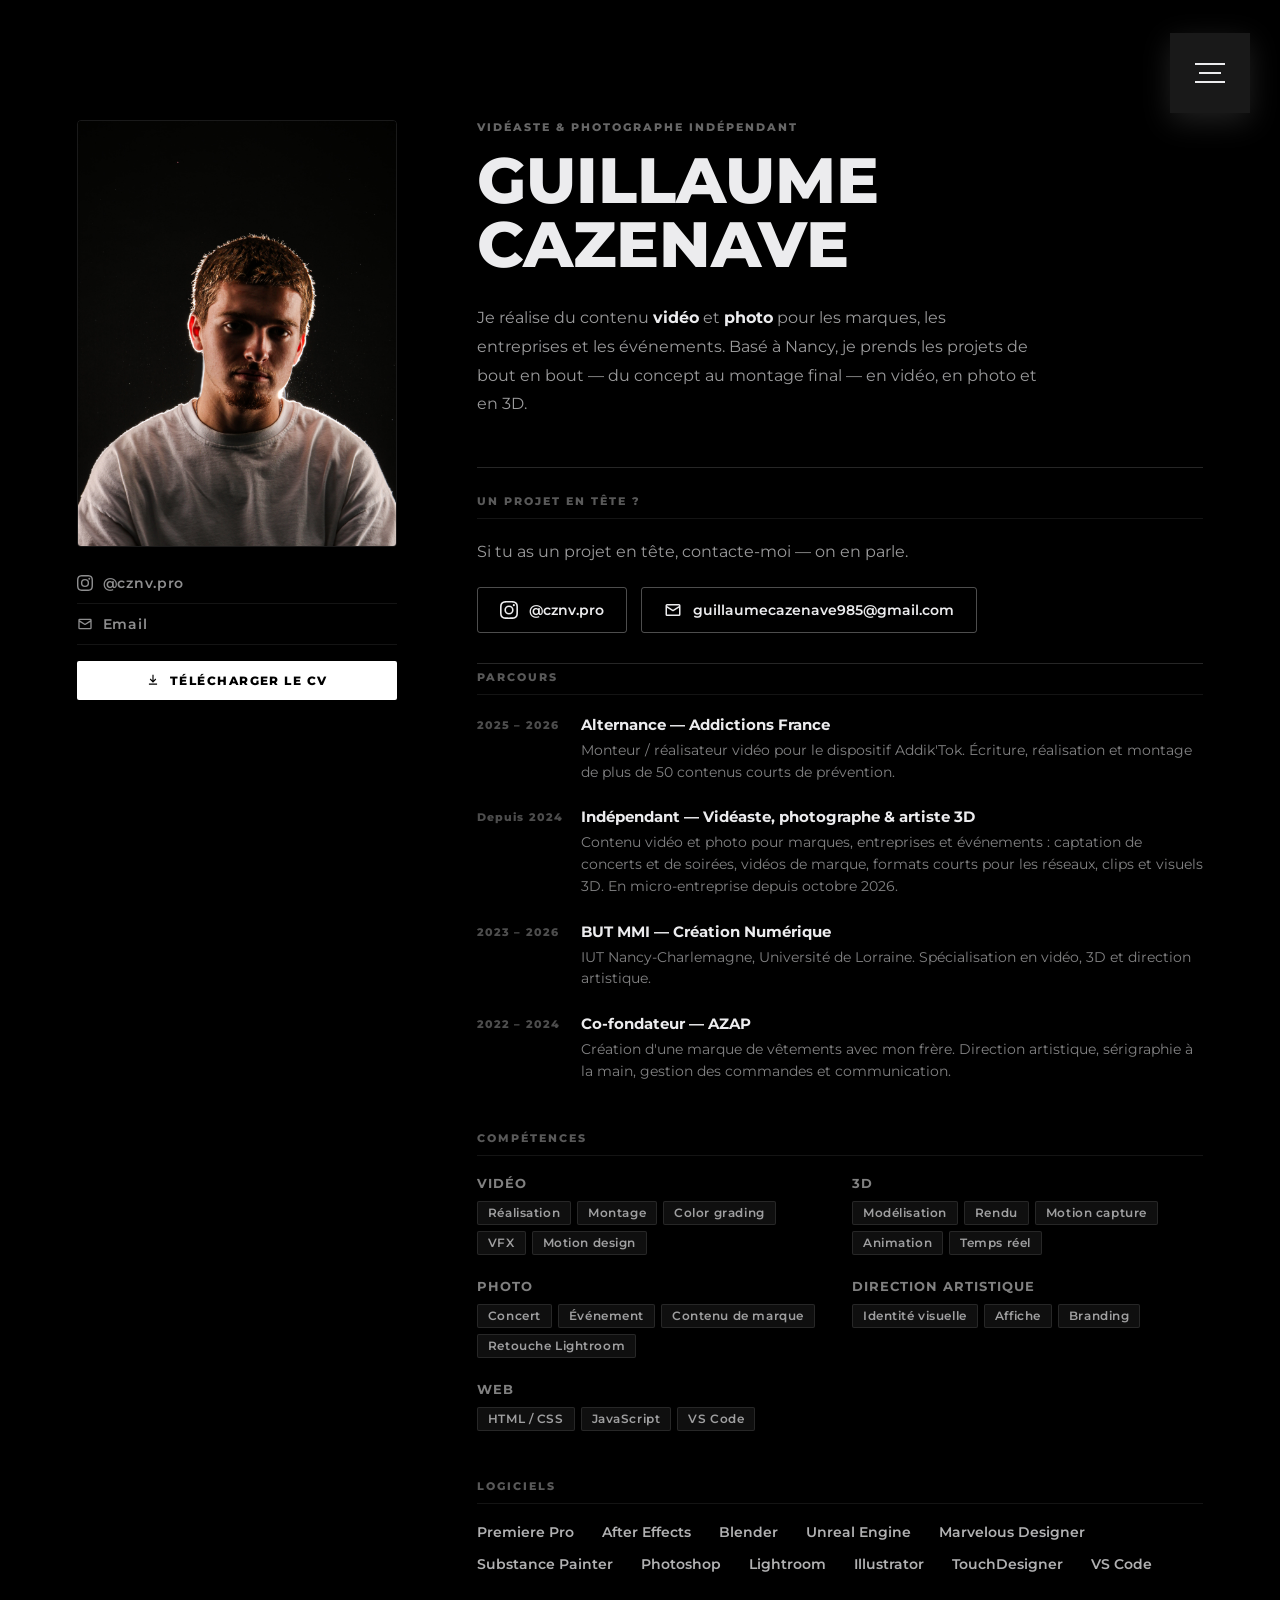
==== commit 48e4bb4e: "Add files via upload" ====
--- a/about.html
+++ b/about.html
@@ -28,7 +28,6 @@
   <meta name="twitter:title" content="À propos — Guillaume Cazenave">
   <meta name="twitter:description" content="Vidéaste et photographe indépendant basé à Nancy. Parcours, compétences et logiciels. Un projet en tête ? Contactez-moi.">
   <meta name="twitter:image" content="https://guillaume-cazenave.github.io/img/og-image.jpg">
-  <link rel="stylesheet" href="https://cdnjs.cloudflare.com/ajax/libs/font-awesome/6.0.0-beta3/css/all.min.css">
   <link rel="stylesheet" href="./css/menu.css">
   <link rel="stylesheet" href="./css/about.css">
   <link rel="stylesheet" href="https://fonts.googleapis.com/css2?family=Montserrat:wght@500;600;700;800&display=swap">
@@ -67,13 +66,13 @@
       </div>
       <div class="about-socials">
         <a href="https://www.instagram.com/cznv.pro" target="_blank" class="social-link">
-          <i class="fab fa-instagram"></i> @cznv.pro
+          <svg class="fa-svg" viewBox="0 0 24 24" aria-hidden="true"><path d="M12 2.16c3.2 0 3.58.01 4.85.07 1.17.05 1.8.25 2.23.41.56.22.96.48 1.38.9.42.42.68.82.9 1.38.16.42.36 1.06.41 2.23.06 1.27.07 1.65.07 4.85s-.01 3.58-.07 4.85c-.05 1.17-.25 1.8-.41 2.23-.22.56-.48.96-.9 1.38-.42.42-.82.68-1.38.9-.42.16-1.06.36-2.23.41-1.27.06-1.65.07-4.85.07s-3.58-.01-4.85-.07c-1.17-.05-1.8-.25-2.23-.41-.56-.22-.96-.48-1.38-.9-.42-.42-.68-.82-.9-1.38-.16-.42-.36-1.06-.41-2.23C2.17 15.58 2.16 15.2 2.16 12s.01-3.58.07-4.85c.05-1.17.25-1.8.41-2.23.22-.56.48-.96.9-1.38.42-.42.82-.68 1.38-.9.42-.16 1.06-.36 2.23-.41C8.42 2.17 8.8 2.16 12 2.16M12 0C8.74 0 8.33.01 7.05.07 5.78.13 4.9.33 4.14.63c-.79.3-1.46.72-2.12 1.39C1.35 2.68.93 3.35.63 4.14.33 4.9.13 5.78.07 7.05.01 8.33 0 8.74 0 12s.01 3.67.07 4.95c.06 1.27.26 2.15.56 2.91.3.79.72 1.46 1.39 2.12.66.67 1.33 1.09 2.12 1.39.76.3 1.64.5 2.91.56C8.33 23.99 8.74 24 12 24s3.67-.01 4.95-.07c1.27-.06 2.15-.26 2.91-.56.79-.3 1.46-.72 2.12-1.39.67-.66 1.09-1.33 1.39-2.12.3-.76.5-1.64.56-2.91.06-1.28.07-1.69.07-4.95s-.01-3.67-.07-4.95c-.06-1.27-.26-2.15-.56-2.91-.3-.79-.72-1.46-1.39-2.12C21.32 1.35 20.65.93 19.86.63c-.76-.3-1.64-.5-2.91-.56C15.67.01 15.26 0 12 0z"/><path d="M12 5.84A6.16 6.16 0 1 0 18.16 12 6.16 6.16 0 0 0 12 5.84zM12 16a4 4 0 1 1 4-4 4 4 0 0 1-4 4z"/><circle cx="18.41" cy="5.59" r="1.44"/></svg> @cznv.pro
         </a>
         <a href="mailto:guillaumecazenave985@gmail.com" class="social-link">
-          <i class="fas fa-envelope"></i> Email
+          <svg class="fa-svg" viewBox="0 0 24 24" aria-hidden="true"><path d="M20 4H4a2 2 0 0 0-2 2v12a2 2 0 0 0 2 2h16a2 2 0 0 0 2-2V6a2 2 0 0 0-2-2zm0 2v.51l-8 4.99-8-4.99V6h16zm0 12H4V8.84l7.47 4.66a1 1 0 0 0 1.06 0L20 8.84V18z"/></svg> Email
         </a>
         <a href="./cv.pdf" target="_blank" class="cv-btn">
-          <i class="fas fa-download"></i> Télécharger le CV
+          <svg class="fa-svg" viewBox="0 0 24 24" aria-hidden="true"><path d="M12 16.5 6.5 11l1.4-1.4 3.1 3.1V3h2v9.7l3.1-3.1L17.5 11 12 16.5zM5 20v-2h14v2H5z"/></svg> Télécharger le CV
         </a>
       </div>
     </div>
--- a/css/about.css
+++ b/css/about.css
@@ -108,7 +108,7 @@
 }
 
 .social-link:hover { color: #fff; }
-.social-link i { width: 16px; text-align: center; }
+.social-link .fa-svg { width: 16px; height: 16px; fill: currentColor; flex-shrink: 0; }
 
 .cv-btn {
   display: flex;
@@ -367,3 +367,6 @@
   .cta-links { flex-direction: column; align-items: stretch; }
   .cta-link { justify-content: center; font-size: 0.8rem; padding: 12px 16px; word-break: break-all; }
 }
+
+/* Icônes en SVG inline (plus de dépendance Font Awesome) */
+.cv-btn .fa-svg { width: 14px; height: 14px; fill: currentColor; flex-shrink: 0; }
